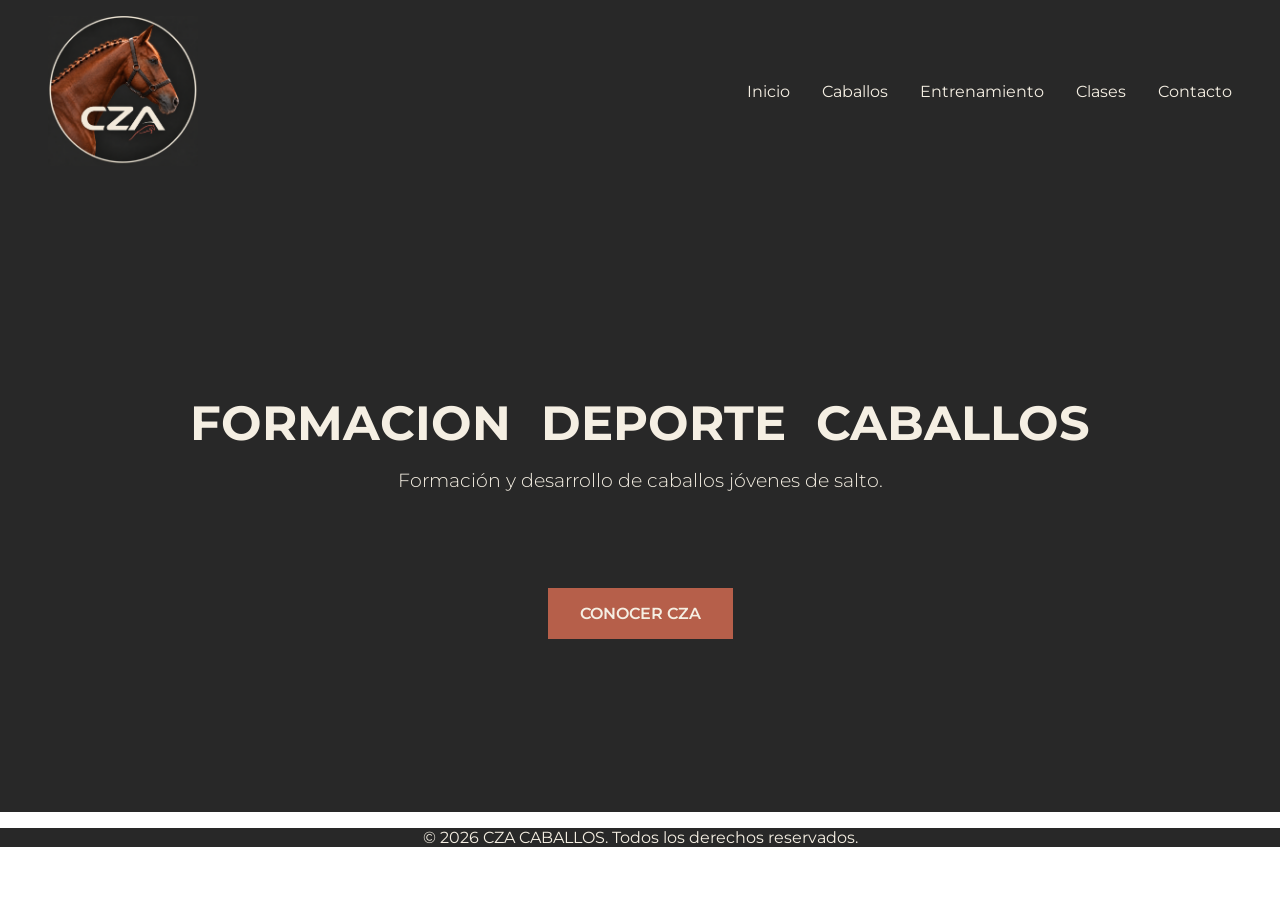
==== index.html @ c42f45f0 "Add files via upload" ====
<!DOCTYPE html>
<html lang="es">
<head>
    <meta charset="UTF-8">
    <meta name="viewport" content="width=device-width, initial-scale=1.0">
    <link rel="stylesheet" href="./Styles/Styles.css">
    <title>CZA CABALLOS</title>
</head>
<body>
    <header>
        <img src="./IMAGENES/D2CE9038-14D4-47EE-8F7A-A4907A06E8D1.PNG" alt="imagen logo cza">
        <nav>
            <ul>
                <li><a href="./index.html">Inicio</a></li>
                <li><a href="./PAGES/caballos.html">Caballos</a></li>
                <li><a href="./PAGES/entrenamiento.html">Entrenamiento</a></li>
                <li><a href="./PAGES/clases.html">Clases</a></li>
                <li><a href="./PAGES/contacto.html">Contacto</a></li>
            </ul>
        </nav>
    </header>

    <main>
        <section class="hero">
        <h1> FORMACION DEPORTE CABALLOS</h1>
        <p>Formación y desarrollo de caballos jóvenes de salto.</p>
        <a href="./PAGES/caballos.html" class="button">CONOCER CZA</a>
        </section>
       
    </main>


    <footer>
        <!-- COPYRIGHT. + ICONOS -->
         <p>© 2026 CZA CABALLOS. Todos los derechos reservados.</p>
    </footer>
</body>
</html>
---- Styles/Styles.css ----
/* ESTILOS GENERALES */

/* 1rem=16px - NO SE CAMBIA- */
/* tipo desde googlefonts*/
@import url('https://fonts.googleapis.com/css2?family=Montserrat:ital,wght@0,100..900;1,100..900&display=swap');
/*  font-family: "Montserrat", sans-serif; */

body {
    font-family: "Montserrat", sans-serif;
    margin: 0;
}

/* HEADER */
header {
     
     background-color:#282828;
     display: flex;
     justify-content: space-between;
     align-items: center;
     padding: 1rem 3rem;

}

header img {
    width: 150px;
}

/* NAVEGACION */

nav ul { 
     display: flex;
     gap: 2rem;
     list-style: none;
     
}

nav a {
     color:#F5EFE3;
     text-decoration-line: none;
}


/* HERO*/

.hero {
     background-color: #282828;
     min-height: 70vh;
     display: flex;
     flex-direction: column;
     justify-content: center;
     align-items: center;
     color: #F5EFE3;
     gap: 1rem;
    
}

.hero h1 {
     font-size: 3rem;
     font-weight: 700;
     word-spacing: 1rem;
     margin-bottom: 0;
        }

.hero p {
     font-size: 1.2rem;
     font-weight: 300;
     margin-top: 0rem;
     margin-bottom: 0;
        }


.button {
     background-color: #B65F4A;
     color: #F5EFE3;
     text-decoration: none;
     padding: 1rem 2rem;
     margin-top: 5rem;
     font-weight: 600;
}
/* CONTENIDO PAGINAS INTERNAS */
.contenido {
     background-color: #F5EFE3;
     color: #282828;
     display: flex;
     flex-direction: column;
     align-items: center;
     
}
.contenido h1 {
     font-size: 2.5rem;
     font-weight: 700;
}    
.contenido p {
     font-size: 1rem;
     font-weight: 300;
}

.contenido h2{
     font-size: 2.5rem;
     font-weight: 300;
}

/* FOOTER */
footer {
     background-color: #282828;
     color: #F5EFE3;
     text-align: center;
}
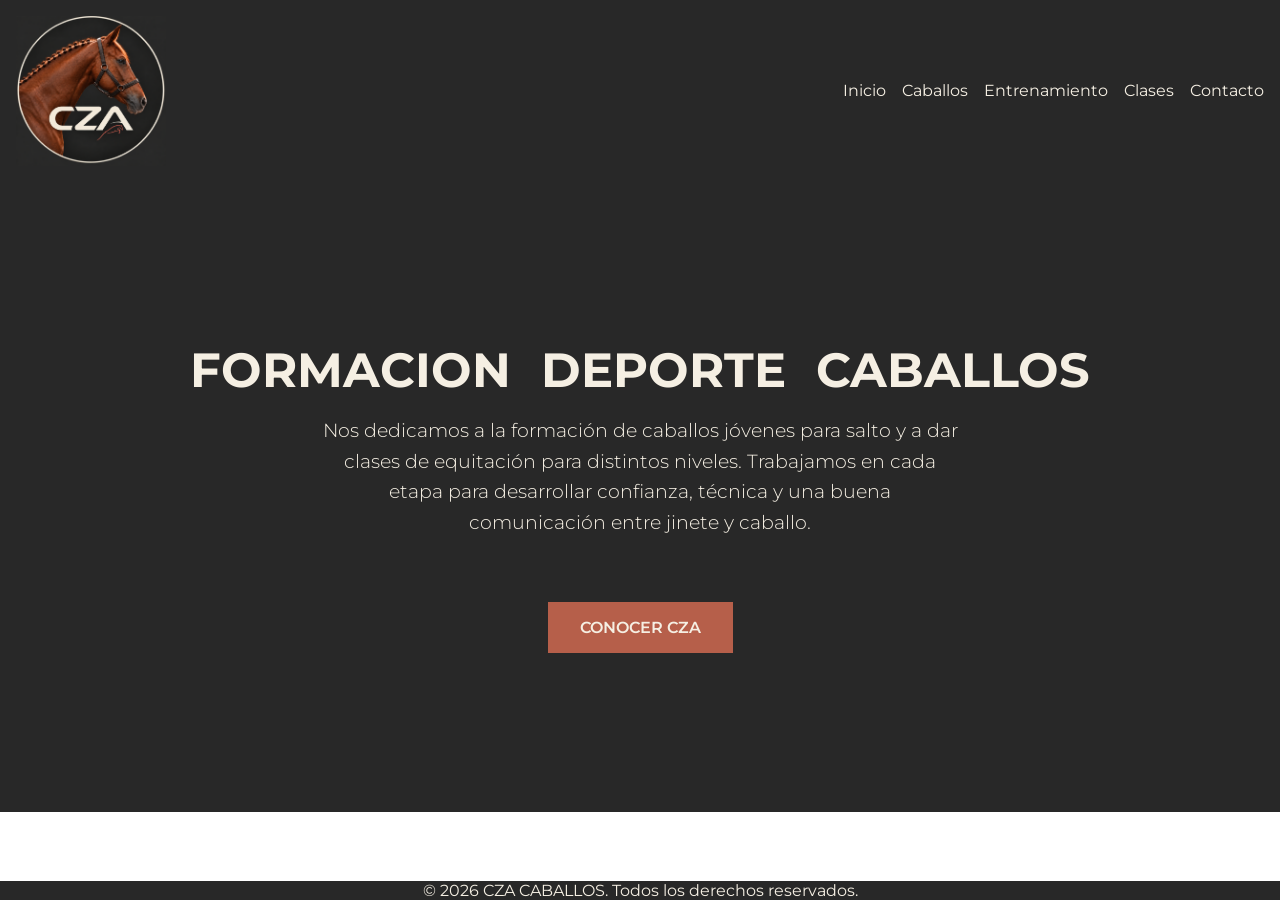
==== commit 4ce8584a: "Entrega 4" ====
--- a/index.html
+++ b/index.html
@@ -6,7 +6,8 @@
     <link rel="stylesheet" href="./Styles/Styles.css">
     <title>CZA CABALLOS</title>
 </head>
-<body>
+<body class="inicio">
+
     <header>
         <img src="./IMAGENES/D2CE9038-14D4-47EE-8F7A-A4907A06E8D1.PNG" alt="imagen logo cza">
         <nav>
@@ -23,17 +24,21 @@
     <main>
         <section class="hero">
         <h1> FORMACION DEPORTE CABALLOS</h1>
-        <p>Formación y desarrollo de caballos jóvenes de salto.</p>
+        <p>
+            Nos dedicamos a la formación de caballos jóvenes para salto
+            y a dar clases de equitación para distintos niveles.
+            Trabajamos en cada etapa para desarrollar confianza,
+            técnica y una buena comunicación entre jinete y caballo.
+        </p>
+    
         <a href="./PAGES/caballos.html" class="button">CONOCER CZA</a>
         </section>
        
     </main>
-
 
     <footer>
         <!-- COPYRIGHT. + ICONOS -->
          <p>© 2026 CZA CABALLOS. Todos los derechos reservados.</p>
     </footer>
 </body>
-</html>
-
+</html>
--- a/Styles/Styles.css
+++ b/Styles/Styles.css
@@ -5,9 +5,38 @@
 @import url('https://fonts.googleapis.com/css2?family=Montserrat:ital,wght@0,100..900;1,100..900&display=swap');
 /*  font-family: "Montserrat", sans-serif; */
 
+* {
+    margin: 0;
+    padding: 0;
+    box-sizing: border-box;
+}
+
 body {
     font-family: "Montserrat", sans-serif;
-    margin: 0;
+}
+/* GRILLA PRINCIPAL DE INICIO */
+
+.inicio {
+     display: grid;
+     min-height: 100vh;
+     grid-template-columns: 1fr;
+     grid-template-rows: auto 1fr auto;
+     grid-template-areas:
+          "encabezado"
+          "principal"
+          "pie";
+}
+
+.inicio > header {
+     grid-area: encabezado;
+}
+
+.inicio > main {
+     grid-area: principal;
+}
+
+.inicio > footer {
+     grid-area: pie;
 }
 
 /* HEADER */
@@ -15,21 +44,24 @@
      
      background-color:#282828;
      display: flex;
-     justify-content: space-between;
+     flex-direction: column;
      align-items: center;
-     padding: 1rem 3rem;
+     padding: 1rem;
+     gap: 1.5rem;
 
 }
 
 header img {
-    width: 150px;
+    width: 9.37rem;
 }
 
 /* NAVEGACION */
 
 nav ul { 
      display: flex;
-     gap: 2rem;
+     flex-wrap: wrap;
+     justify-content: center;
+     gap: 1rem;
      list-style: none;
      
 }
@@ -51,31 +83,36 @@
      align-items: center;
      color: #F5EFE3;
      gap: 1rem;
+     padding: 2rem;
     
 }
 
 .hero h1 {
-     font-size: 3rem;
+     font-size: 2rem;
      font-weight: 700;
      word-spacing: 1rem;
-     margin-bottom: 0;
-        }
+     text-align: center;
+     
+}
 
 .hero p {
      font-size: 1.2rem;
      font-weight: 300;
-     margin-top: 0rem;
-     margin-bottom: 0;
-        }
-
+     text-align: center;
+     line-height: 1.6;
+     max-width: 40rem;
+     }
 
 .button {
      background-color: #B65F4A;
      color: #F5EFE3;
      text-decoration: none;
+     margin-top: 3rem;
+
      padding: 1rem 2rem;
-     margin-top: 5rem;
      font-weight: 600;
+     
+    
 }
 /* CONTENIDO PAGINAS INTERNAS */
 .contenido {
@@ -84,6 +121,8 @@
      display: flex;
      flex-direction: column;
      align-items: center;
+     gap: 1rem;
+     padding: 2rem;
      
 }
 .contenido h1 {
@@ -95,9 +134,42 @@
      font-weight: 300;
 }
 
-.contenido h2{
-     font-size: 2.5rem;
-     font-weight: 300;
+
+/* contenido CABALLOS*/
+
+.caballos {
+     display: grid;
+     grid-template-columns: 1fr;
+     grid-template-areas:
+          "foto"
+          "descripcion";
+     gap: 2rem;
+     align-items: start;
+     max-width: 62.5rem;
+     padding: 1rem;
+     margin: 1rem auto;
+     border: 0.1rem solid #B65F4A;
+     
+}
+.caballos img {
+     grid-area: foto;
+     width: 100%;
+     height: auto;
+     display: block;
+}
+.caballos div {
+     grid-area: descripcion;
+     display: flex;
+     flex-direction: column;
+     gap: 1rem;
+}
+.detalle {
+     padding: 2rem;
+     display: flex;
+     flex-direction: column;
+     gap: 1rem;
+     background-color: #F5EFE3;
+     color: #282828;
 }
 
 /* FOOTER */
@@ -105,4 +177,19 @@
      background-color: #282828;
      color: #F5EFE3;
      text-align: center;
-}+}
+/* Desde 64rem, la ficha de Caballos se distribuye en 2 columnas */
+@media (min-width: 64rem) {
+       header {
+          flex-direction: row;
+          justify-content: space-between;
+     }
+     .caballos {
+          grid-template-columns: 1fr 2fr;
+          grid-template-areas:
+         "foto descripcion";
+     }
+      .hero h1 {
+          font-size: 3rem;
+     }
+}
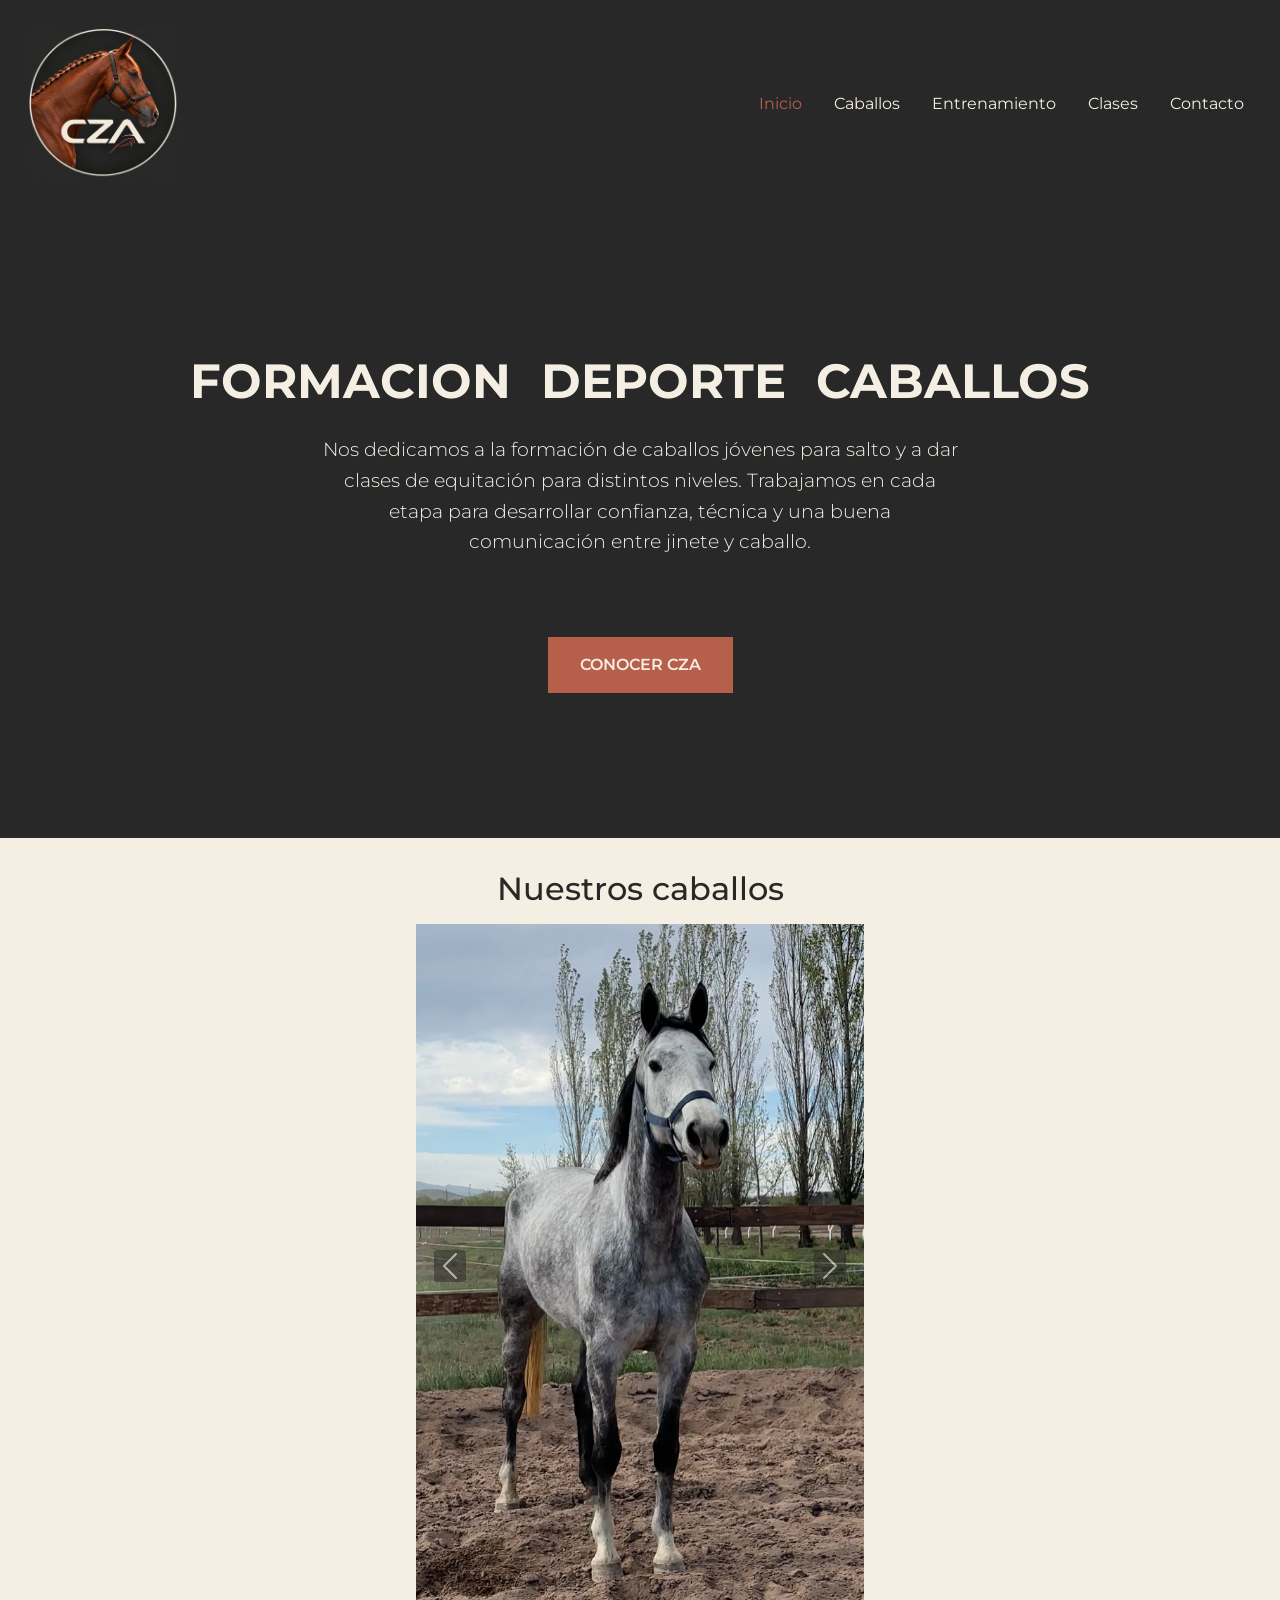
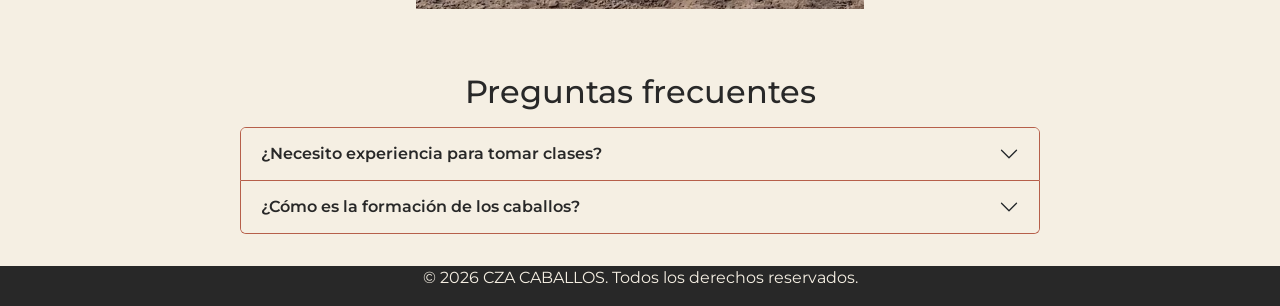
==== commit da39606f: "Add files via upload ENTREGA 5" ====
--- a/index.html
+++ b/index.html
@@ -3,23 +3,71 @@
 <head>
     <meta charset="UTF-8">
     <meta name="viewport" content="width=device-width, initial-scale=1.0">
+    <title>CZA CABALLOS</title>
+
+    <!-- Primero cargamos los estilos de Bootstrap -->
+    <link
+        href="https://cdn.jsdelivr.net/npm/bootstrap@5.3.8/dist/css/bootstrap.min.css"
+        rel="stylesheet"
+        integrity="sha384-sRIl4kxILFvY47J16cr9ZwB07vP4J8+LH7qKQnuqkuIAvNWLzeN8tE5YBujZqJLB"
+        crossorigin="anonymous">
+
+    <!-- Después cargamos nuestros estilos para personalizar el sitio -->
     <link rel="stylesheet" href="./Styles/Styles.css">
-    <title>CZA CABALLOS</title>
 </head>
 <body class="inicio">
 
     <header>
-        <img src="./IMAGENES/D2CE9038-14D4-47EE-8F7A-A4907A06E8D1.PNG" alt="imagen logo cza">
-        <nav>
-            <ul>
-                <li><a href="./index.html">Inicio</a></li>
-                <li><a href="./PAGES/caballos.html">Caballos</a></li>
-                <li><a href="./PAGES/entrenamiento.html">Entrenamiento</a></li>
-                <li><a href="./PAGES/clases.html">Clases</a></li>
-                <li><a href="./PAGES/contacto.html">Contacto</a></li>
-            </ul>
-        </nav>
-    </header>
+    <nav class="navbar navbar-expand-lg w-100" data-bs-theme="dark">
+        <div class="container-fluid">
+
+            <a class="navbar-brand" href="./index.html">
+                <img
+                    src="./IMAGENES/D2CE9038-14D4-47EE-8F7A-A4907A06E8D1.PNG"
+                    alt="CZA Caballos"
+                >
+            </a>
+
+            <button
+                class="navbar-toggler"
+                type="button"
+                data-bs-toggle="collapse"
+                data-bs-target="#menuCZA"
+                aria-controls="menuCZA"
+                aria-expanded="false"
+                aria-label="Abrir o cerrar menú"
+            >
+                <span class="navbar-toggler-icon"></span>
+            </button>
+
+            <div class="collapse navbar-collapse" id="menuCZA">
+                <ul class="navbar-nav ms-auto">
+                    <li class="nav-item">
+                        <a class="nav-link active" aria-current="page"
+                           href="./index.html">Inicio</a>
+                    </li>
+                    <li class="nav-item">
+                        <a class="nav-link"
+                           href="./PAGES/caballos.html">Caballos</a>
+                    </li>
+                    <li class="nav-item">
+                        <a class="nav-link"
+                           href="./PAGES/entrenamiento.html">Entrenamiento</a>
+                    </li>
+                    <li class="nav-item">
+                        <a class="nav-link"
+                           href="./PAGES/clases.html">Clases</a>
+                    </li>
+                    <li class="nav-item">
+                        <a class="nav-link"
+                           href="./PAGES/contacto.html">Contacto</a>
+                    </li>
+                </ul>
+            </div>
+
+        </div>
+    </nav>
+</header>
 
     <main>
         <section class="hero">
@@ -33,6 +81,113 @@
     
         <a href="./PAGES/caballos.html" class="button">CONOCER CZA</a>
         </section>
+       <!-- GALERÍA: componente Carousel de Bootstrap -->
+<section class="galeria-inicio">
+    <h2>Nuestros caballos</h2>
+
+    <!-- Contenedor del carrusel -->
+    <div id="carruselCaballos" class="carousel slide">
+
+        <div class="carousel-inner">
+
+            <!-- Primera foto: active la hace visible al ingresar -->
+            <div class="carousel-item active">
+                <img
+                    src="./IMAGENES/dakota.jpg"
+                    class="d-block w-100"
+                    alt="LB Dolce Dakota">
+            </div>
+
+            <!-- Segunda foto -->
+            <div class="carousel-item">
+                <img
+                    src="./IMAGENES/LB BALOURINA.png"
+                    class="d-block w-100"
+                    alt="La Blanca Balourina">
+            </div>
+
+        </div>
+
+        <!-- Flecha para retroceder -->
+        <button
+            class="carousel-control-prev"
+            type="button"
+            data-bs-target="#carruselCaballos"
+            data-bs-slide="prev">
+            <span class="carousel-control-prev-icon"
+                  aria-hidden="true"></span>
+            <span class="visually-hidden">Anterior</span>
+        </button>
+
+        <!-- Flecha para avanzar -->
+        <button
+            class="carousel-control-next"
+            type="button"
+            data-bs-target="#carruselCaballos"
+            data-bs-slide="next">
+            <span class="carousel-control-next-icon"
+                  aria-hidden="true"></span>
+            <span class="visually-hidden">Siguiente</span>
+        </button>
+
+    </div>
+</section>
+   <!-- PREGUNTAS FRECUENTES: acordeón de Bootstrap -->
+<section class="preguntas-inicio">
+    <h2>Preguntas frecuentes</h2>
+
+    <div class="accordion" id="preguntasCZA">
+
+        <!-- Primera pregunta -->
+        <div class="accordion-item">
+            <h3 class="accordion-header">
+                <button class="accordion-button collapsed"
+                        type="button"
+                        data-bs-toggle="collapse"
+                        data-bs-target="#respuestaClases"
+                        aria-expanded="false"
+                        aria-controls="respuestaClases">
+                    ¿Necesito experiencia para tomar clases?
+                </button>
+            </h3>
+
+            <div id="respuestaClases"
+                 class="accordion-collapse collapse"
+                 data-bs-parent="#preguntasCZA">
+                <div class="accordion-body">
+                    Ofrecemos clases para principiantes y jinetes
+                    con experiencia, adaptadas al nivel de cada alumno.
+                </div>
+            </div>
+        </div>
+
+        <!-- Segunda pregunta -->
+        <div class="accordion-item">
+            <h3 class="accordion-header">
+                <button class="accordion-button collapsed"
+                        type="button"
+                        data-bs-toggle="collapse"
+                        data-bs-target="#respuestaFormacion"
+                        aria-expanded="false"
+                        aria-controls="respuestaFormacion">
+                    ¿Cómo es la formación de los caballos?
+                </button>
+            </h3>
+
+            <div id="respuestaFormacion"
+                 class="accordion-collapse collapse"
+                 data-bs-parent="#preguntasCZA">
+                <div class="accordion-body">
+                    Trabajamos de manera progresiva, respetando los
+                    tiempos de aprendizaje y maduración de cada caballo.
+                    Consolidamos cada etapa antes de avanzar hacia
+                    nuevos desafíos.
+                </div>
+            </div>
+        </div>
+
+    </div>
+</section>
        
     </main>
 
@@ -40,5 +195,6 @@
         <!-- COPYRIGHT. + ICONOS -->
          <p>© 2026 CZA CABALLOS. Todos los derechos reservados.</p>
     </footer>
+    <script src="https://cdn.jsdelivr.net/npm/bootstrap@5.3.8/dist/js/bootstrap.bundle.min.js" integrity="sha384-FKyoEForCGlyvwx9Hj09JcYn3nv7wiPVlz7YYwJrWVcXK/BmnVDxM+D2scQbITxI" crossorigin="anonymous"></script>
 </body>
 </html>
--- a/Styles/Styles.css
+++ b/Styles/Styles.css
@@ -1,195 +1,668 @@
-/* ESTILOS GENERALES */
-
-/* 1rem=16px - NO SE CAMBIA- */
-/* tipo desde googlefonts*/
+/* ==========================================
+   1. ESTILOS GENERALES
+   Se aplican a todas las páginas
+   ========================================== */
+
+/* Importamos la tipografía Montserrat.
+   El @import debe estar antes de las reglas CSS. */
 @import url('https://fonts.googleapis.com/css2?family=Montserrat:ital,wght@0,100..900;1,100..900&display=swap');
-/*  font-family: "Montserrat", sans-serif; */
-
+
+/* Usamos rem para tamaños y espacios.
+   1rem equivale a 16px cuando el tamaño raíz es 16px.
+   No modificamos ese tamaño raíz. */
+
+/* Reinicio general:
+   quitamos márgenes y rellenos iniciales.
+   border-box incluye padding y borde en el tamaño indicado. */
 * {
     margin: 0;
     padding: 0;
     box-sizing: border-box;
 }
 
+/* Tipografía de todo el sitio */
 body {
     font-family: "Montserrat", sans-serif;
 }
-/* GRILLA PRINCIPAL DE INICIO */
-
-.inicio {
-     display: grid;
-     min-height: 100vh;
-     grid-template-columns: 1fr;
-     grid-template-rows: auto 1fr auto;
-     grid-template-areas:
-          "encabezado"
-          "principal"
-          "pie";
-}
-
-.inicio > header {
-     grid-area: encabezado;
-}
-
-.inicio > main {
-     grid-area: principal;
-}
-
-.inicio > footer {
-     grid-area: pie;
-}
-
-/* HEADER */
+
+
+/* ==========================================
+   2. ENCABEZADO Y NAVEGACIÓN
+   Compartidos por todas las páginas
+   ========================================== */
+
+/* Encabezado: fondo oscuro y elementos en columna */
 header {
-     
-     background-color:#282828;
-     display: flex;
-     flex-direction: column;
-     align-items: center;
-     padding: 1rem;
-     gap: 1.5rem;
-
-}
-
+    background-color: #282828;
+    display: flex;
+    flex-direction: column;
+    align-items: center;
+
+    /* Espacio interior del encabezado */
+    padding: 1rem;
+
+    /* Separación entre sus elementos */
+    gap: 1.5rem;
+}
+
+/* Tamaño del logo */
 header img {
     width: 9.37rem;
 }
 
-/* NAVEGACION */
-
-nav ul { 
-     display: flex;
-     flex-wrap: wrap;
-     justify-content: center;
-     gap: 1rem;
-     list-style: none;
-     
-}
-
+/* Lista de enlaces del menú */
+nav ul {
+    display: flex;
+    flex-wrap: wrap;
+    justify-content: center;
+    gap: 1rem;
+    list-style: none;
+}
+
+/* Apariencia general de los enlaces del menú */
 nav a {
-     color:#F5EFE3;
-     text-decoration-line: none;
-}
-
-
-/* HERO*/
-
+    color: #F5EFE3;
+    text-decoration-line: none;
+}
+
+/* Color de los enlaces dentro del menú de Bootstrap */
+header .navbar-nav .nav-link {
+    color: #F5EFE3;
+}
+
+/* Color del enlace correspondiente a la página actual */
+header .navbar-nav .nav-link.active {
+    color: #B65F4A;
+}
+
+
+/* ==========================================
+   3. PÁGINA INICIO
+   Grilla principal, presentación y botón
+   ========================================== */
+
+/* Tres filas: encabezado, contenido y pie.
+   La fila central ocupa el espacio disponible. */
+.inicio {
+    display: grid;
+    min-height: 100vh;
+    grid-template-columns: 1fr;
+    grid-template-rows: auto 1fr auto;
+    grid-template-areas:
+        "encabezado"
+        "principal"
+        "pie";
+}
+
+/* Ubicamos cada elemento dentro de la grilla */
+.inicio > header {
+    grid-area: encabezado;
+}
+
+.inicio > main {
+    grid-area: principal;
+}
+
+.inicio > footer {
+    grid-area: pie;
+}
+
+/* HERO: bloque principal de presentación */
 .hero {
-     background-color: #282828;
-     min-height: 70vh;
-     display: flex;
-     flex-direction: column;
-     justify-content: center;
-     align-items: center;
-     color: #F5EFE3;
-     gap: 1rem;
-     padding: 2rem;
-    
-}
-
+    background-color: #282828;
+    color: #F5EFE3;
+
+    /* Altura mínima: 70% de la altura de la ventana */
+    min-height: 70vh;
+
+    /* Centramos el contenido en ambos ejes */
+    display: flex;
+    flex-direction: column;
+    justify-content: center;
+    align-items: center;
+
+    gap: 1rem;
+    padding: 2rem;
+}
+
+/* Título principal de Inicio */
 .hero h1 {
-     font-size: 2rem;
-     font-weight: 700;
-     word-spacing: 1rem;
-     text-align: center;
-     
-}
-
+    font-size: 2rem;
+    font-weight: 700;
+    word-spacing: 1rem;
+    text-align: center;
+}
+
+/* Texto de presentación */
 .hero p {
-     font-size: 1.2rem;
-     font-weight: 300;
-     text-align: center;
-     line-height: 1.6;
-     max-width: 40rem;
-     }
-
+    font-size: 1.2rem;
+    font-weight: 300;
+    text-align: center;
+
+    /* Interlineado proporcional al tamaño del texto */
+    line-height: 1.6;
+
+    /* Limitamos el ancho para facilitar la lectura */
+    max-width: 40rem;
+}
+
+/* Botón CONOCER CZA */
 .button {
-     background-color: #B65F4A;
-     color: #F5EFE3;
-     text-decoration: none;
-     margin-top: 3rem;
-
-     padding: 1rem 2rem;
-     font-weight: 600;
-     
-    
-}
-/* CONTENIDO PAGINAS INTERNAS */
+    background-color: #B65F4A;
+    color: #F5EFE3;
+    text-decoration: none;
+    font-weight: 600;
+
+    /* Separación exterior por encima del botón */
+    margin-top: 3rem;
+
+    /* Espacio interior: arriba y abajo | costados */
+    padding: 1rem 2rem;
+}
+/* GALERÍA DE INICIO: título y carrusel */
+.galeria-inicio {
+    background-color: #F5EFE3;
+    color: #282828;
+    padding: 2rem 1rem;
+}
+
+/* Título centrado y separado de las fotos */
+.galeria-inicio h2 {
+    text-align: center;
+    margin: 0 0 1rem;
+}
+
+/* CARRUSEL: ancho reducido y centrado */
+#carruselCaballos {
+    max-width: 28rem;
+    margin: 0 auto;
+    background-color: #282828;
+}
+
+/* Marco de igual altura para ambas fotos.
+   contain permite verlas completas sin deformarlas. */
+/* FOTOS DEL CARRUSEL
+   Se muestran completas y conservan su proporción.
+   La altura puede variar entre una foto y otra. */
+#carruselCaballos .carousel-item img {
+    width: 100%;
+    height: auto;
+}
+
+/* Fondo para distinguir las flechas sobre las fotos */
+#carruselCaballos .carousel-control-prev-icon,
+#carruselCaballos .carousel-control-next-icon {
+    background-color: #282828;
+    border-radius: 0.25rem;
+}
+/* ==========================================
+   INICIO: PREGUNTAS FRECUENTES
+   Personalización del acordeón de Bootstrap
+   ========================================== */
+
+/* Fondo y espacio interior de la sección */
+.preguntas-inicio {
+    background-color: #F5EFE3;
+    color: #282828;
+    padding: 2rem 1rem;
+}
+
+/* Título de la sección */
+.preguntas-inicio h2 {
+    text-align: center;
+    margin: 0 0 1rem;
+}
+
+/* Limitamos el ancho y centramos el acordeón */
+.preguntas-inicio .accordion {
+    max-width: 50rem;
+    margin: 0 auto;
+}
+
+/* Fondo y borde de cada pregunta */
+.preguntas-inicio .accordion-item {
+    background-color: #F5EFE3;
+    border-color: #B65F4A;
+}
+
+/* Apariencia de los botones que abren las respuestas */
+.preguntas-inicio .accordion-button {
+    background-color: #F5EFE3;
+    color: #282828;
+    font-family: inherit;
+    font-size: 1rem;
+    font-weight: 600;
+}
+
+/* Color de la pregunta cuando está abierta */
+.preguntas-inicio .accordion-button:not(.collapsed) {
+    background-color: #282828;
+    color: #F5EFE3;
+}
+
+/* Texto de las respuestas */
+.preguntas-inicio .accordion-body {
+    color: #282828;
+    font-size: 1rem;
+    line-height: 1.6;
+}
+
+/* ========== FIN PREGUNTAS FRECUENTES ========== */
+/* ========== FIN PÁGINA INICIO ========== */
+
+
+/* ==========================================
+   4. BASE DE LAS PÁGINAS INTERNAS
+   Reglas compartidas por Caballos,
+   Entrenamiento, Clases y Contacto
+   ========================================== */
+
+/* PRESENTACIÓN: título y descripción de cada página */
 .contenido {
-     background-color: #F5EFE3;
-     color: #282828;
-     display: flex;
-     flex-direction: column;
-     align-items: center;
-     gap: 1rem;
-     padding: 2rem;
-     
-}
+    background-color: #F5EFE3;
+    color: #282828;
+    display: flex;
+    flex-direction: column;
+    align-items: center;
+    gap: 1rem;
+    padding: 2rem;
+}
+
+/* Títulos principales de las páginas internas */
 .contenido h1 {
-     font-size: 2.5rem;
-     font-weight: 700;
-}    
+    font-size: 2.5rem;
+    font-weight: 700;
+}
+
+/* Descripción debajo del título principal */
 .contenido p {
-     font-size: 1rem;
-     font-weight: 300;
-}
-
-
-/* contenido CABALLOS*/
-
+    font-size: 1rem;
+    font-weight: 300;
+}
+
+/* DETALLE: bloques de información.
+   Cada página puede ajustar estos espacios más abajo. */
+.detalle {
+    background-color: #F5EFE3;
+    color: #282828;
+    display: flex;
+    flex-direction: column;
+    gap: 1rem;
+    padding: 2rem;
+}
+
+
+/* ==========================================
+   5. PÁGINA CABALLOS
+   Fichas con foto, descripción y pedigrí
+   ========================================== */
+
+/* En pantallas pequeñas:
+   foto arriba y descripción debajo */
 .caballos {
-     display: grid;
-     grid-template-columns: 1fr;
-     grid-template-areas:
-          "foto"
-          "descripcion";
-     gap: 2rem;
-     align-items: start;
-     max-width: 62.5rem;
-     padding: 1rem;
-     margin: 1rem auto;
-     border: 0.1rem solid #B65F4A;
-     
-}
-.caballos img {
-     grid-area: foto;
-     width: 100%;
-     height: auto;
-     display: block;
-}
+    display: grid;
+    grid-template-columns: 1fr;
+    grid-template-areas:
+        "foto"
+        "descripcion";
+
+    /* Separación entre foto y descripción */
+    gap: 1rem;
+    align-items: start;
+
+    /* Ancho máximo de la ficha */
+    max-width: 62.5rem;
+
+    /* Espacio interior */
+    padding: 1rem;
+
+    /* Separación vertical y centrado horizontal */
+    margin: 1rem auto;
+
+    border: 0.1rem solid #B65F4A;
+}
+
+/* Foto principal: solo la imagen hija directa de la ficha */
+.caballos > img {
+    grid-area: foto;
+    width: 100%;
+    height: auto;
+    display: block;
+}
+
+/* Bloque que contiene nombre, descripción y pedigrí */
 .caballos div {
-     grid-area: descripcion;
-     display: flex;
-     flex-direction: column;
-     gap: 1rem;
-}
-.detalle {
-     padding: 2rem;
-     display: flex;
-     flex-direction: column;
-     gap: 1rem;
-     background-color: #F5EFE3;
-     color: #282828;
-}
-
-/* FOOTER */
+    grid-area: descripcion;
+    display: flex;
+    flex-direction: column;
+
+    /* Separación entre los elementos de la descripción */
+    gap: 0.5rem;
+
+    /* Permite que el bloque se reduzca dentro de la grilla */
+    min-width: 0;
+}
+
+/* Quitamos el margen inferior del nombre del caballo */
+.caballos h2 {
+    margin-bottom: 0;
+}
+/* PEDIGRÍ: se adapta al ancho de la descripción
+   en celulares, tablets y computadoras.
+   height: auto conserva la proporción de la imagen. */
+.pedigree {
+    width: 100%;
+    max-width: 100%;
+    height: auto;
+    display: block;
+}
+
+/* ========== FIN PÁGINA CABALLOS ========== */
+
+
+/* ==========================================
+   6. PÁGINA CLASES
+   Solo afecta al main con clase pagina-clases
+   ========================================== */
+
+/* PRESENTACIÓN: título CLASES y descripción */
+.pagina-clases .contenido {
+    /* Espacio interior: arriba y abajo | costados */
+    padding: 0.5rem 2rem;
+
+    /* Separación entre título y descripción */
+    gap: 0.5rem;
+}
+
+/* Bloques de cada modalidad de clase */
+.pagina-clases .detalle {
+    padding: 1rem 2rem;
+
+    /* Separación entre subtítulo y texto */
+    gap: 0.5rem;
+}
+
+/* Quitamos márgenes de títulos y párrafos.
+   Los espacios se controlan con gap y padding. */
+.pagina-clases h1,
+.pagina-clases h2,
+.pagina-clases p {
+    margin: 0;
+}
+/* ACORDEÓN DE CLASES
+   Presenta las tres propuestas en bloques desplegables. */
+
+/* Ancho, centrado y separación exterior */
+.pagina-clases .acordeon-clases {
+    max-width: 60rem;
+    margin: 1rem auto 2rem;
+    padding: 0 1rem;
+}
+
+/* Colores propios aplicados al componente Bootstrap */
+.acordeon-clases .accordion-item {
+    background-color: #F5EFE3;
+    border-color: #B65F4A;
+}
+
+/* Botones con los nombres de las propuestas */
+.acordeon-clases .accordion-button {
+    background-color: #F5EFE3;
+    color: #282828;
+    font-family: inherit;
+    font-size: 1rem;
+    font-weight: 600;
+}
+
+/* Pregunta abierta o señalada con el mouse */
+.acordeon-clases .accordion-button:not(.collapsed),
+.acordeon-clases .accordion-button:hover {
+    background-color: #282828;
+    color: #F5EFE3;
+}
+
+/* Legibilidad del contenido desplegado */
+.acordeon-clases .accordion-body {
+    color: #282828;
+    line-height: 1.6;
+}
+
+/* Separación entre los dos párrafos de Entrenamiento */
+.acordeon-clases .accordion-body p + p {
+    margin-top: 0.5rem;
+}
+
+/* ========== FIN PÁGINA CLASES ========== */
+
+
+/* ==========================================
+   7. PÁGINA ENTRENAMIENTO
+   Solo afecta al main con clase
+   pagina-entrenamiento
+   ========================================== */
+
+/* PRESENTACIÓN: título ENTRENAMIENTO y descripción */
+.pagina-entrenamiento .contenido {
+    /* Espacio interior debajo de la presentación.
+       El resto del padding viene de .contenido. */
+    padding-bottom: 1.5rem;
+
+    /* Separación entre título y descripción */
+    gap: 0.25rem;
+}
+
+/* Quitamos el margen inferior del título principal */
+.pagina-entrenamiento .contenido h1 {
+    margin-bottom: 0;
+}
+
+/* Quitamos el margen inferior de la descripción */
+.pagina-entrenamiento .contenido p {
+    margin-bottom: 0;
+}
+
+/* Bloque ¿CÓMO TRABAJAMOS? */
+.pagina-entrenamiento .detalle {
+    /* Espacio interior antes de la pregunta */
+    padding-top: 0.5rem;
+
+    /* Separación entre la pregunta y su texto */
+    gap: 0.5rem;
+}
+
+/* Quitamos el margen inferior de la pregunta */
+.pagina-entrenamiento .detalle h2 {
+    margin-bottom: 0;
+}
+
+/* ========== FIN PÁGINA ENTRENAMIENTO ========== */
+
+
+/* ==========================================
+   8. PÁGINA CONTACTO
+   Solo afecta al main con clase pagina-contacto
+   ========================================== */
+
+/* PRESENTACIÓN: título CONTACTO y descripción */
+.pagina-contacto .contenido {
+    /* Espacio interior: arriba | costados | abajo */
+    padding: 1rem 2rem 0.5rem;
+
+    /* Separación entre título y descripción */
+    gap: 0.25rem;
+}
+
+/* DATOS DE CONTACTO: subtítulo, texto y enlaces */
+.pagina-contacto .detalle {
+    /* Espacio interior: arriba | costados | abajo */
+    padding: 0.5rem 2rem 1rem;
+
+    /* Separación entre los elementos del bloque */
+    gap: 0.5rem;
+}
+
+/* Quitamos márgenes de títulos y párrafos.
+   Los espacios se controlan con gap y padding. */
+.pagina-contacto h1,
+.pagina-contacto h2,
+.pagina-contacto p {
+    margin: 0;
+}
+
+/* ========== FIN PÁGINA CONTACTO ========== */
+
+
+/* ==========================================
+   9. PIE DE PÁGINA
+   Compartido por todas las páginas
+   ========================================== */
+
 footer {
-     background-color: #282828;
-     color: #F5EFE3;
-     text-align: center;
-}
-/* Desde 64rem, la ficha de Caballos se distribuye en 2 columnas */
-@media (min-width: 64rem) {
-       header {
-          flex-direction: row;
-          justify-content: space-between;
-     }
-     .caballos {
-          grid-template-columns: 1fr 2fr;
-          grid-template-areas:
-         "foto descripcion";
-     }
-      .hero h1 {
-          font-size: 3rem;
-     }
-}
+    background-color: #282828;
+    color: #F5EFE3;
+    text-align: center;
+}
+/* ==========================================
+   10. ADAPTACIÓN A TABLETS Y COMPUTADORAS
+
+   La base del sitio corresponde a celulares.
+   Desde cada breakpoint ajustamos el diseño.
+   Usamos px en las condiciones y rem en tamaños
+   y espacios.
+   ========================================== */
+
+/* TABLETS: desde 768px */
+@media (min-width: 768px) {
+
+    /* CABALLOS: foto y descripción pasan
+       a dos columnas del mismo ancho. */
+    .caballos {
+        grid-template-columns: 1fr 1fr;
+        grid-template-areas: "foto descripcion";
+    }
+
+    /* INICIO: tamaño intermedio del título */
+    .hero h1 {
+        font-size: 2.5rem;
+    }
+}
+
+/* COMPUTADORAS: desde 1024px,
+   como solicita la devolución del entregable. */
+@media (min-width: 1024px) {
+
+    /* ENCABEZADO: distribución horizontal */
+    header {
+        flex-direction: row;
+        justify-content: space-between;
+    }
+
+    /* CABALLOS: damos más espacio a la descripción
+       y al pedigrí que a la foto. */
+    .caballos {
+        grid-template-columns: 1fr 2fr;
+        grid-template-areas: "foto descripcion";
+    }
+
+    /* INICIO: título más grande en escritorio */
+    .hero h1 {
+        font-size: 3rem;
+    }
+}
+
+/* ========== FIN ADAPTACIÓN DE PANTALLAS ========== */
+
+
+/* ========== FIN DE ESTILOS ========== */
+/* ==========================================
+   11. DISTRIBUCIÓN DE PÁGINAS INTERNAS
+   Caballos, Entrenamiento, Clases y Contacto
+   ========================================== */
+
+/* Todas las páginas excepto Inicio:
+   encabezado arriba, contenido flexible y pie abajo */
+body:not(.inicio) {
+    display: grid;
+    min-height: 100vh;
+    grid-template-rows: auto 1fr auto;
+    background-color: #F5EFE3;
+}
+
+/* El contenido principal ocupa la fila central */
+body:not(.inicio) > main {
+    min-width: 0;
+}
+
+/* Limitamos el ancho de los bloques de texto.
+   En ventanas pequeñas se adaptan al espacio disponible. */
+body:not(.inicio) .detalle {
+    width: 100%;
+    max-width: 62.5rem;
+    margin-left: auto;
+    margin-right: auto;
+}
+
+/* Quitamos el margen del párrafo del pie */
+body:not(.inicio) > footer p {
+    margin: 0;
+}
+
+/* ========== FIN DISTRIBUCIÓN INTERNA ========== */
+/* ==========================================
+   INTERACCIONES — TODAS LAS PÁGINAS
+   Enlaces y botones: mouse, teclado y clic
+   ========================================== */
+
+/* TRANSICIONES: suavizan los cambios de color */
+a,
+button {
+    transition: color 0.2s ease,
+                background-color 0.2s ease,
+                box-shadow 0.2s ease;
+}
+
+/* HOVER: al pasar el mouse sobre el menú */
+header .navbar-nav .nav-link:hover {
+    color: #B65F4A;
+}
+
+/* HOVER: botón CONOCER CZA */
+.button:hover {
+    background-color: #914735;
+    color: #F5EFE3;
+}
+
+/* HOVER: enlaces de contacto */
+.pagina-contacto .detalle a:hover {
+    color: #914735;
+}
+
+/* HOVER: preguntas del acordeón */
+.preguntas-inicio .accordion-button:hover {
+    background-color: #282828;
+    color: #F5EFE3;
+}
+
+/* HOVER: controles del carrusel y menú hamburguesa */
+.carousel-control-prev:hover,
+.carousel-control-next:hover,
+.navbar-toggler:hover {
+    background-color: rgba(182, 95, 74, 0.2);
+}
+
+/* FOCUS: indica qué enlace o botón está seleccionado.
+   Se puede comprobar navegando con la tecla Tab. */
+a:focus,
+button:focus {
+    outline: 0.15rem solid #B65F4A;
+    outline-offset: 0.2rem;
+}
+
+/* ACTIVE: respuesta visual mientras mantenemos
+   presionado un enlace o botón */
+a:active,
+button:active {
+    box-shadow: inset 0 0 0 0.15rem #B65F4A;
+}
+
+/* ========== FIN INTERACCIONES ========== */
